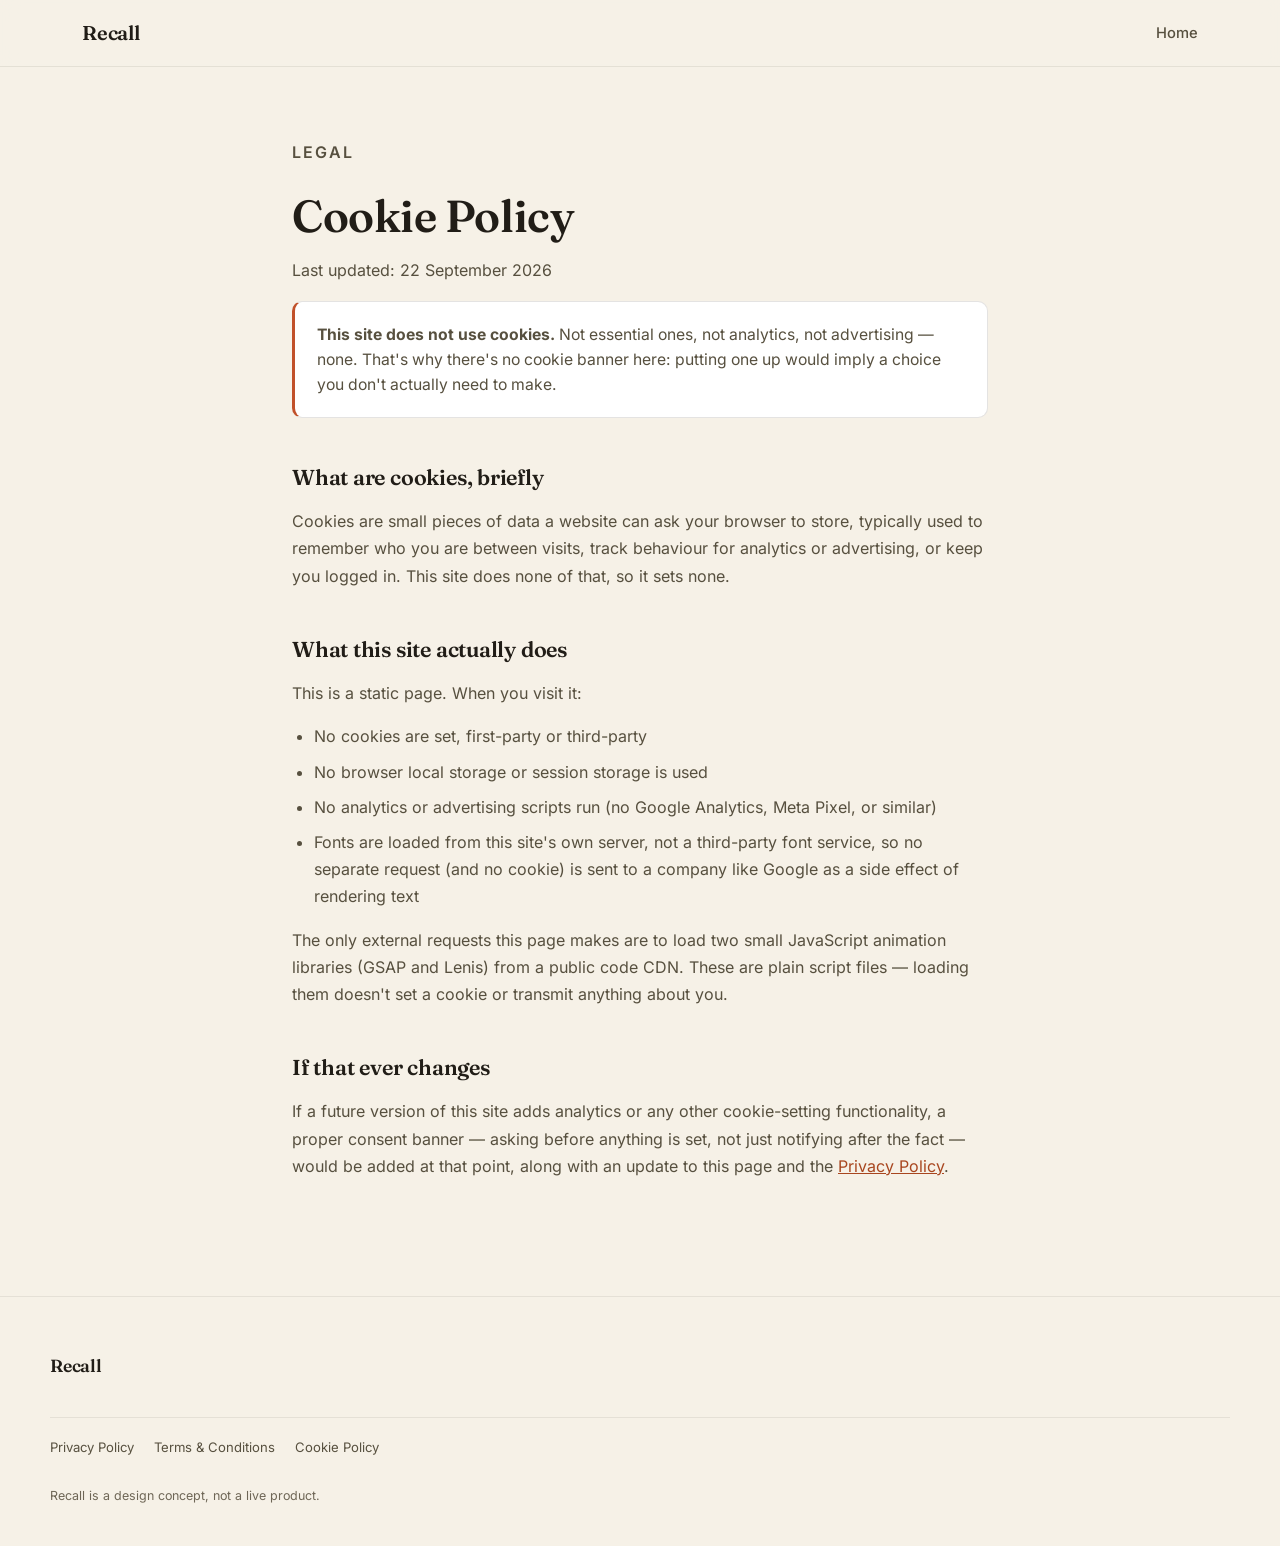
==== cookies.html @ 7a486308 "Add legal pages and fix accessibility/privacy issues Legal/compliance: - Add Privacy Policy, Terms &" ====
<!DOCTYPE html>
<html lang="en">
<head>
<meta charset="UTF-8">
<meta name="viewport" content="width=device-width, initial-scale=1.0">
<title>Cookie Policy — Recall</title>
<meta name="description" content="Cookie Policy for Recall. This site does not use cookies or any form of tracking.">
<link rel="stylesheet" href="css/style.css">
<link rel="icon" href="data:image/svg+xml,<svg xmlns=%22http://www.w3.org/2000/svg%22 viewBox=%220 0 100 100%22><rect width=%22100%22 height=%22100%22 rx=%2222%22 fill=%22%23c1512a%22/><text x=%2250%22 y=%2266%22 font-size=%2258%22 font-family=%22Georgia,serif%22 fill=%22%23f6f1e7%22 text-anchor=%22middle%22>R</text></svg>">
</head>
<body>
<div id="page" style="opacity:1;">

<header class="nav">
  <div class="nav-inner">
    <a href="index.html" class="brand">Recall</a>
    <nav class="nav-links">
      <a href="index.html">Home</a>
    </nav>
  </div>
</header>

<main class="legal-main">
  <div class="legal-content">
    <p class="eyebrow">Legal</p>
    <h1>Cookie Policy</h1>
    <p class="legal-updated">Last updated: 22 September 2026</p>

    <div class="legal-callout">
      <strong>This site does not use cookies.</strong> Not essential ones, not analytics, not
      advertising — none. That's why there's no cookie banner here: putting one up would imply a
      choice you don't actually need to make.
    </div>

    <h2>What are cookies, briefly</h2>
    <p>
      Cookies are small pieces of data a website can ask your browser to store, typically used to
      remember who you are between visits, track behaviour for analytics or advertising, or keep
      you logged in. This site does none of that, so it sets none.
    </p>

    <h2>What this site actually does</h2>
    <p>This is a static page. When you visit it:</p>
    <ul>
      <li>No cookies are set, first-party or third-party</li>
      <li>No browser local storage or session storage is used</li>
      <li>No analytics or advertising scripts run (no Google Analytics, Meta Pixel, or similar)</li>
      <li>Fonts are loaded from this site's own server, not a third-party font service, so no
        separate request (and no cookie) is sent to a company like Google as a side effect of
        rendering text</li>
    </ul>
    <p>
      The only external requests this page makes are to load two small JavaScript animation
      libraries (GSAP and Lenis) from a public code CDN. These are plain script files — loading them
      doesn't set a cookie or transmit anything about you.
    </p>

    <h2>If that ever changes</h2>
    <p>
      If a future version of this site adds analytics or any other cookie-setting functionality, a
      proper consent banner — asking before anything is set, not just notifying after the fact —
      would be added at that point, along with an update to this page and the
      <a href="privacy.html">Privacy Policy</a>.
    </p>
  </div>
</main>

<footer class="footer">
  <div class="footer-inner">
    <span class="brand brand-footer">Recall</span>
    <nav class="footer-legal" aria-label="Legal">
      <a href="privacy.html">Privacy Policy</a>
      <a href="terms.html">Terms &amp; Conditions</a>
      <a href="cookies.html">Cookie Policy</a>
    </nav>
    <p class="footer-disclaimer">Recall is a design concept, not a live product.</p>
  </div>
</footer>

</div>
</body>
</html>
---- css/style.css ----
/* ============ fonts (self-hosted — no third-party request on page load) ============ */
@font-face{
  font-family:'Fraunces';
  font-style:normal;
  font-weight:400 700;
  font-display:swap;
  src:url('../fonts/fraunces.woff2') format('woff2');
}
@font-face{
  font-family:'Inter';
  font-style:normal;
  font-weight:400 700;
  font-display:swap;
  src:url('../fonts/inter.woff2') format('woff2');
}

/* ============ tokens ============ */
:root{
  --cream: #F6F1E7;
  --cream-deep: #EEE6D6;
  --ink: #211D17;
  --ink-soft: #57503F;
  --ink-faint: #6E6656; /* darkened from #8A8171 — original failed WCAG AA (3.4:1) on cream at small sizes */
  --accent: #C1512A;
  --accent-dim: #A8461F;
  --accent-tint: #F0DCCB;
  --line: rgba(33,29,23,0.12);
  --line-soft: rgba(33,29,23,0.08);
  --ease: cubic-bezier(0.22, 1, 0.36, 1);
  --radius: 18px;
  --radius-sm: 10px;
  --maxw: 1180px;
}

*{box-sizing:border-box;}
html{scroll-behavior:auto;}
body{
  margin:0;
  background:var(--cream);
  color:var(--ink);
  font-family:'Inter', -apple-system, BlinkMacSystemFont, sans-serif;
  font-size:16px;
  line-height:1.5;
  -webkit-font-smoothing:antialiased;
  overflow-x:hidden;
}
h1,h2,h3{
  font-family:'Fraunces', Georgia, serif;
  font-weight:600;
  letter-spacing:-0.01em;
  margin:0;
  color:var(--ink);
}
p{margin:0;}
a{color:inherit; text-decoration:none;}
img,svg{display:block; max-width:100%;}

::selection{background:var(--accent); color:var(--cream);}

/* ============ loader ============ */
.loader{
  position:fixed; inset:0; z-index:999;
  background:var(--ink);
  display:flex; flex-direction:column; align-items:center; justify-content:center;
  gap:28px;
}
.loader-mark{
  font-family:'Fraunces', serif;
  font-weight:600;
  font-size:2.2rem;
  color:var(--cream);
  letter-spacing:-0.02em;
}
.loader-count{
  font-family:'Inter', sans-serif;
  font-size:0.85rem;
  color:var(--accent-tint);
  letter-spacing:0.08em;
}

#page{opacity:0;}

/* ============ layout helpers ============ */
.section-head{
  max-width:var(--maxw);
  margin:0 auto;
  padding:0 32px;
}
.eyebrow{
  font-size:0.8rem;
  font-weight:600;
  letter-spacing:0.12em;
  text-transform:uppercase;
  color:var(--accent-dim); /* accent-dim, not accent — accent alone fails WCAG AA (4.17:1) at this size */
  margin-bottom:14px;
}
.section-title{
  font-size:clamp(1.7rem, 3.2vw, 2.6rem);
  line-height:1.15;
  max-width:26ch;
}

/* ============ nav ============ */
.nav{
  position:sticky; top:0; z-index:100;
  background:rgba(246,241,231,0.82);
  backdrop-filter:blur(10px);
  border-bottom:1px solid var(--line-soft);
}
.nav-inner{
  max-width:var(--maxw);
  margin:0 auto;
  padding:18px 32px;
  display:flex; align-items:center; justify-content:space-between;
}
.brand{
  font-family:'Fraunces', serif;
  font-weight:600;
  font-size:1.25rem;
  letter-spacing:-0.01em;
}
.nav-links{display:flex; align-items:center; gap:32px;}
.nav-links a{
  font-size:0.92rem;
  font-weight:500;
  color:var(--ink-soft);
  transition:color 0.25s var(--ease);
}
.nav-links a:hover{color:var(--ink);}
.nav-cta{
  color:var(--accent-dim) !important; /* accent-dim, not accent — accent alone fails WCAG AA at this size */
  display:inline-flex; align-items:center; gap:6px;
}
.nav-cta span{transition:transform 0.25s var(--ease);}
.nav-cta:hover span{transform:translateX(3px);}

/* ============ hero ============ */
.hero{
  max-width:var(--maxw);
  margin:0 auto;
  padding:96px 32px 40px;
  display:grid;
  grid-template-columns:1.05fr 0.95fr;
  gap:56px;
  align-items:center;
}
.hero-title{
  font-size:clamp(2.6rem, 5.4vw, 4.4rem);
  line-height:1.04;
}
.hero-title .line{display:block;}
.hero-sub{
  display:block;
  margin-top:26px;
  font-size:1.12rem;
  line-height:1.6;
  color:var(--ink-soft);
  max-width:46ch;
}
.hero-actions{
  margin-top:36px;
  display:flex; flex-direction:column; align-items:flex-start; gap:12px;
}
.hero-note{
  font-size:0.85rem;
  color:var(--ink-faint);
}

.btn{
  display:inline-flex; align-items:center;
  font-weight:600;
  font-size:0.98rem;
  padding:15px 26px;
  border-radius:999px;
  cursor:default;
  user-select:none;
}
.btn-primary{
  background:var(--ink);
  color:var(--cream);
}
/* No hover state: these pills are not clickable controls (invite-only — no real
   sign-up action exists), so no interactive affordance is implied. */
.btn-large{padding:18px 34px; font-size:1.05rem;}

/* ============ hero device mockup ============ */
.hero-visual{display:flex; justify-content:center;}
.device{
  width:100%;
  max-width:390px;
  background:var(--ink);
  border-radius:26px;
  padding:8px;
  box-shadow:0 30px 60px -20px rgba(33,29,23,0.35), 0 10px 24px -10px rgba(33,29,23,0.25);
}
.device-bar{
  display:flex; gap:6px;
  padding:10px 14px 6px;
}
.dot{width:8px; height:8px; border-radius:50%; background:rgba(246,241,231,0.25);}
.device-body{
  background:var(--cream);
  border-radius:20px;
  padding:22px 20px 24px;
}
.quiz-header{
  display:flex; justify-content:space-between; align-items:center;
  font-size:0.78rem; font-weight:600; color:var(--ink-faint);
  letter-spacing:0.02em;
  margin-bottom:16px;
}
.quiz-timer{
  color:var(--accent);
  background:var(--accent-tint);
  padding:3px 9px;
  border-radius:999px;
}
.quiz-q{
  font-family:'Fraunces', serif;
  font-size:1.18rem;
  line-height:1.35;
  font-weight:500;
  margin-bottom:18px;
}
.quiz-options{display:flex; flex-direction:column; gap:9px; margin-bottom:20px;}
.quiz-opt{
  display:flex; align-items:center; gap:10px;
  padding:11px 13px;
  border-radius:12px;
  border:1px solid var(--line);
  font-size:0.92rem;
  color:var(--ink-soft);
}
.quiz-opt span{
  width:22px; height:22px; border-radius:50%;
  background:var(--cream-deep);
  display:flex; align-items:center; justify-content:center;
  font-size:0.72rem; font-weight:700; color:var(--ink-faint);
  flex-shrink:0;
}
.quiz-opt.is-correct{
  border-color:var(--accent);
  background:var(--accent-tint);
  color:var(--ink);
}
.quiz-opt.is-correct span{background:var(--accent); color:var(--cream);}

.quiz-players{
  display:flex; justify-content:space-between;
  padding-top:16px;
  border-top:1px solid var(--line-soft);
}
.player{
  display:flex; align-items:center; gap:7px;
  font-size:0.78rem; font-weight:600; color:var(--ink-soft);
}
.player b{color:var(--accent); font-weight:700;}
.avatar{
  width:22px; height:22px; border-radius:50%;
  background:var(--c, var(--accent));
  color:#fff;
  font-size:0.7rem; font-weight:700;
  display:flex; align-items:center; justify-content:center;
}
.avatar-ghost{background:var(--cream-deep); color:var(--ink-faint);}

/* ============ marquee strip ============ */
.strip{
  border-top:1px solid var(--line-soft);
  border-bottom:1px solid var(--line-soft);
  padding:20px 0;
  overflow:hidden;
  margin-top:60px;
}
.strip-track{
  display:flex; gap:14px; white-space:nowrap; width:max-content;
  font-family:'Fraunces', serif;
  font-size:1.3rem;
  color:var(--ink-faint);
  animation:marquee 32s linear infinite;
}
.strip-track span:nth-child(odd){color:var(--ink);}
@keyframes marquee{
  from{transform:translateX(0);}
  to{transform:translateX(-50%);}
}

/* ============ features ============ */
.features{padding:120px 0 40px;}
.features .section-head{margin-bottom:76px;}

.feature-row{
  max-width:var(--maxw);
  margin:0 auto;
  padding:0 32px;
  display:grid;
  grid-template-columns:0.85fr 1fr;
  gap:64px;
  align-items:center;
  margin-bottom:110px;
}
.feature-row-rev{grid-template-columns:1fr 0.85fr;}
.feature-row-rev .feature-copy{order:2;}
.feature-row-rev .feature-visual{order:1;}

.feature-num{
  font-family:'Fraunces', serif;
  font-size:0.95rem;
  color:var(--accent-dim);
  font-weight:600;
}
.feature-copy h3{
  font-size:1.9rem;
  margin-top:12px;
  margin-bottom:14px;
}
.feature-copy p{
  color:var(--ink-soft);
  font-size:1.04rem;
  line-height:1.65;
  max-width:42ch;
}

.mock{
  background:#fff;
  border:1px solid var(--line);
  border-radius:var(--radius);
  padding:26px;
  box-shadow:0 24px 48px -24px rgba(33,29,23,0.18);
}

.mock-score .mock-row{
  display:flex; justify-content:space-between; align-items:center;
  padding:11px 0;
  border-bottom:1px solid var(--line-soft);
  font-weight:600;
  font-size:0.95rem;
  position:relative;
}
.mock-score .mock-row:last-child{border-bottom:none;}
.mock-score .mock-row::before{
  content:'';
  position:absolute; left:0; bottom:0;
  height:3px; width:var(--w);
  background:var(--accent-tint);
}
.mock-score .mock-row em{font-style:normal; color:var(--accent);}

.mock-bank{display:flex; flex-direction:column; gap:10px;}
.bank-item{
  display:flex; justify-content:space-between; align-items:center;
  padding:13px 16px;
  border:1px solid var(--line);
  border-radius:var(--radius-sm);
  font-size:0.92rem; font-weight:600;
}
.bank-item span{font-weight:500; color:var(--ink-faint); font-size:0.82rem;}
.bank-item-add{
  color:var(--accent);
  border-style:dashed;
  justify-content:center;
}

.mock-room{text-align:left;}
.room-title{font-weight:700; font-size:1.02rem; margin-bottom:18px;}
.room-avatars{display:flex; gap:-8px; margin-bottom:16px;}
.room-avatars .avatar{
  width:38px; height:38px; font-size:0.9rem;
  margin-right:-10px; border:2px solid #fff;
}
.room-status{
  font-size:0.85rem; color:var(--ink-soft);
  background:var(--cream-deep);
  display:inline-block;
  padding:6px 12px;
  border-radius:999px;
}

.mock-progress{display:flex; flex-direction:column; gap:18px;}
.prog-item span{display:block; font-weight:600; font-size:0.9rem; margin-bottom:8px;}
.prog-item .bar{height:8px; background:var(--cream-deep); border-radius:999px; overflow:hidden;}
.prog-item .bar i{
  display:block; height:100%; width:var(--w);
  background:var(--accent);
  border-radius:999px;
}

/* ============ interactive network ============ */
.network{padding:120px 0 40px;}
.network .section-head{margin-bottom:56px;}
.network-stage{
  max-width:820px;
  margin:0 auto;
  padding:0 32px;
}
.network-stage > svg{
  width:100%;
  height:auto;
  display:block;
  background:#fff;
  border:1px solid var(--line);
  border-radius:var(--radius);
  box-shadow:0 30px 60px -30px rgba(33,29,23,0.2);
}
.network-controls{
  display:flex; align-items:center; justify-content:space-between; gap:16px; flex-wrap:wrap;
  margin-top:18px;
}
.network-hint{font-size:0.85rem; color:var(--ink-faint);}
.network-reset{
  font-family:inherit;
  font-size:0.82rem; font-weight:600; color:var(--accent-dim);
  background:none; border:1px solid var(--accent); border-radius:999px;
  padding:8px 16px; cursor:pointer;
  transition:background 0.25s var(--ease), color 0.25s var(--ease);
}
.network-reset:hover, .network-reset:focus-visible{background:var(--accent); color:#fff;}
.network-reset:focus-visible{outline:2px solid var(--ink); outline-offset:2px;}

.net-edge{ stroke:var(--ink); stroke-opacity:0.16; stroke-width:1.2; fill:none; transition:stroke 0.2s ease, stroke-opacity 0.2s ease, stroke-width 0.2s ease; }
.net-edge.is-lit{ stroke:var(--accent); stroke-opacity:0.85; stroke-width:2; }
.net-edge.is-dim{ stroke-opacity:0.06; }
.net-edge.is-custom{ stroke:var(--accent); stroke-dasharray:4 4; stroke-opacity:0.75; stroke-width:1.6; }

.net-node{ cursor:pointer; }
.net-node circle.dot{ fill:var(--ink-faint); transition:fill 0.2s ease; }
.net-node.is-hub circle.dot{ fill:var(--accent); }
.net-node circle.glow{ fill:var(--accent); opacity:0; transition:opacity 0.3s ease; }
.net-node.is-hub circle.glow{ opacity:0.18; }
.net-node.is-lit circle.dot{ fill:var(--accent); }
.net-node.is-lit circle.glow{ opacity:0.32; }
.net-node.is-dim{ opacity:0.3; transition:opacity 0.2s ease; }
.net-node circle.ring{ opacity:0; fill:none; stroke:var(--accent); stroke-width:2; transition:opacity 0.2s ease; }
.net-node.is-selected circle.dot{ fill:var(--ink); }
.net-node.is-selected circle.ring{ opacity:1; }
.net-node:focus{ outline:none; }
.net-node:focus-visible circle.ring{ opacity:1; stroke:var(--ink); stroke-dasharray:2 2; }

.net-label{
  font-family:'Inter', sans-serif;
  font-size:9px;
  font-weight:600;
  fill:var(--ink-soft);
  paint-order:stroke;
  stroke:#fff;
  stroke-width:3px;
  stroke-linejoin:round;
  opacity:0;
  pointer-events:none;
  transition:opacity 0.25s ease;
}
.net-label.is-hub-label{ font-size:11px; font-weight:700; fill:var(--accent); }
.net-label.is-visible{ opacity:1; }

.net-arrow{ opacity:0; pointer-events:none; transition:opacity 0.2s ease; }
.net-arrow polygon{ fill:var(--accent); }
.net-arrow.is-active{ opacity:0.9; }

/* ============ scroll-driven quiz deck ============ */
.deck{
  padding:140px 32px;
  min-height:100vh;
  display:flex; flex-direction:column; align-items:center; justify-content:center;
  text-align:center;
  background:var(--cream-deep);
  overflow:hidden;
}
.deck-head{max-width:620px; margin-bottom:64px;}
.deck-head .section-title{margin:0 auto;}
.deck-stack{
  position:relative;
  width:100%;
  max-width:900px;
  height:420px;
}
.deck-card{
  position:absolute;
  top:50%; left:50%;
  width:230px; height:300px;
  margin-left:-115px; margin-top:-150px;
  background:#fff;
  border:1px solid var(--line);
  border-radius:18px;
  padding:24px 20px;
  text-align:left;
  box-shadow:0 24px 48px -20px rgba(33,29,23,0.25);
  transform: translate(calc(var(--i) * 6px), calc(var(--i) * -4px)) rotate(calc(var(--i) * -2deg));
}
.deck-card .quiz-q{ margin-bottom:16px; font-size:1.02rem; }
.deck-card-final{
  border-color:var(--accent);
  box-shadow:0 30px 60px -20px rgba(193,81,42,0.35);
}

/* ============ how it works ============ */
.how{padding:60px 0 130px;}
.how .section-head{margin-bottom:64px;}
.steps{
  max-width:var(--maxw);
  margin:0 auto;
  padding:0 32px;
  display:grid;
  grid-template-columns:repeat(3, 1fr);
  gap:32px;
}
.step{
  background:#fff;
  border:1px solid var(--line);
  border-radius:var(--radius);
  padding:32px 28px;
}
.step-num{
  font-family:'Fraunces', serif;
  color:var(--accent-dim);
  font-size:1.1rem;
  font-weight:600;
}
.step h3{font-size:1.3rem; margin:16px 0 10px;}
.step p{color:var(--ink-soft); font-size:0.96rem; line-height:1.6;}

/* ============ access / cta ============ */
.access{
  background:var(--ink);
  padding:120px 32px;
}
.access-inner{
  max-width:680px;
  margin:0 auto;
  text-align:center;
}
.access .eyebrow{color:var(--accent-tint); justify-content:center;}
.access-title{
  color:var(--cream);
  font-size:clamp(1.9rem, 4vw, 2.8rem);
  line-height:1.18;
  margin-bottom:20px;
}
.access-sub{
  color:rgba(246,241,231,0.7);
  font-size:1.05rem;
  line-height:1.65;
  margin-bottom:38px;
}
.access .btn-primary{background:var(--accent-dim); color:var(--cream);}

/* ============ footer ============ */
.footer{padding:56px 32px 40px; border-top:1px solid var(--line-soft);}
.footer-inner{
  max-width:var(--maxw);
  margin:0 auto;
  display:flex; align-items:center; justify-content:space-between; flex-wrap:wrap; gap:18px;
}
.brand-footer{font-size:1.1rem;}
.footer-links{display:flex; gap:26px;}
.footer-links a{font-size:0.9rem; color:var(--ink-soft);}
.footer-links a:hover{color:var(--ink);}
.footer-note{
  width:100%;
  font-size:0.82rem;
  color:var(--ink-faint);
  margin-top:6px;
}
.footer-legal{
  width:100%;
  display:flex; gap:20px; flex-wrap:wrap;
  margin-top:20px;
  padding-top:20px;
  border-top:1px solid var(--line-soft);
}
.footer-legal a{font-size:0.82rem; color:var(--ink-soft);}
.footer-legal a:hover{color:var(--ink);}
.footer-disclaimer{
  width:100%;
  font-size:0.78rem;
  line-height:1.6;
  color:var(--ink-faint);
  margin-top:10px;
  max-width:60ch;
}
.footer-disclaimer a{color:var(--accent-dim); text-decoration:underline;}

/* ============ legal pages ============ */
.legal-main{
  max-width:760px;
  margin:0 auto;
  padding:72px 32px 100px;
}
.legal-content h1{
  font-size:clamp(2rem, 4vw, 2.8rem);
  margin-bottom:8px;
}
.legal-updated{
  font-size:0.85rem;
  color:var(--ink-faint);
  margin-bottom:32px;
}
.legal-callout{
  background:#fff;
  border:1px solid var(--line);
  border-left:3px solid var(--accent);
  border-radius:var(--radius-sm);
  padding:20px 22px;
  font-size:0.98rem;
  line-height:1.6;
  color:var(--ink-soft);
  margin-bottom:40px;
}
.legal-content h2{
  font-size:1.35rem;
  margin-top:44px;
  margin-bottom:14px;
}
.legal-content p{
  font-size:1rem;
  line-height:1.7;
  color:var(--ink-soft);
  margin-bottom:16px;
}
.legal-content ul{
  margin:0 0 16px;
  padding-left:22px;
}
.legal-content li{
  font-size:1rem;
  line-height:1.7;
  color:var(--ink-soft);
  margin-bottom:8px;
}
.legal-content a{
  color:var(--accent-dim);
  text-decoration:underline;
}
.legal-content a:hover{color:var(--accent);}

/* ============ reveal defaults (JS controls animation) ============ */
.reveal-up, .reveal-scale{will-change:transform, opacity;}

/* ============ responsive ============ */
@media (max-width: 900px){
  .hero{grid-template-columns:1fr; padding-top:64px;}
  .hero-visual{order:-1; margin-bottom:12px;}
  .feature-row, .feature-row-rev{grid-template-columns:1fr; gap:32px;}
  .feature-row-rev .feature-copy, .feature-row-rev .feature-visual{order:initial;}
  .steps{grid-template-columns:1fr;}
  .nav-links{gap:18px;}
  .nav-links a:not(.nav-cta){display:none;}
  .deck-card{width:190px; height:260px; margin-left:-95px; margin-top:-130px; padding:20px 16px;}
  .deck-stack{height:340px;}
}

@media (max-width: 560px){
  .hero{padding:56px 20px 24px;}
  .section-head{padding:0 20px;}
  .feature-row{padding:0 20px;}
  .steps{padding:0 20px;}
  .access{padding:80px 20px;}
  .footer{padding:40px 20px 28px;}
  .network-stage{padding:0 20px;}
  .deck{padding:90px 20px;}
  .deck-card{width:160px; height:230px; margin-left:-80px; margin-top:-115px; padding:16px 14px;}
  .deck-card .quiz-q{font-size:0.88rem; margin-bottom:10px;}
  .deck-stack{height:290px;}
}
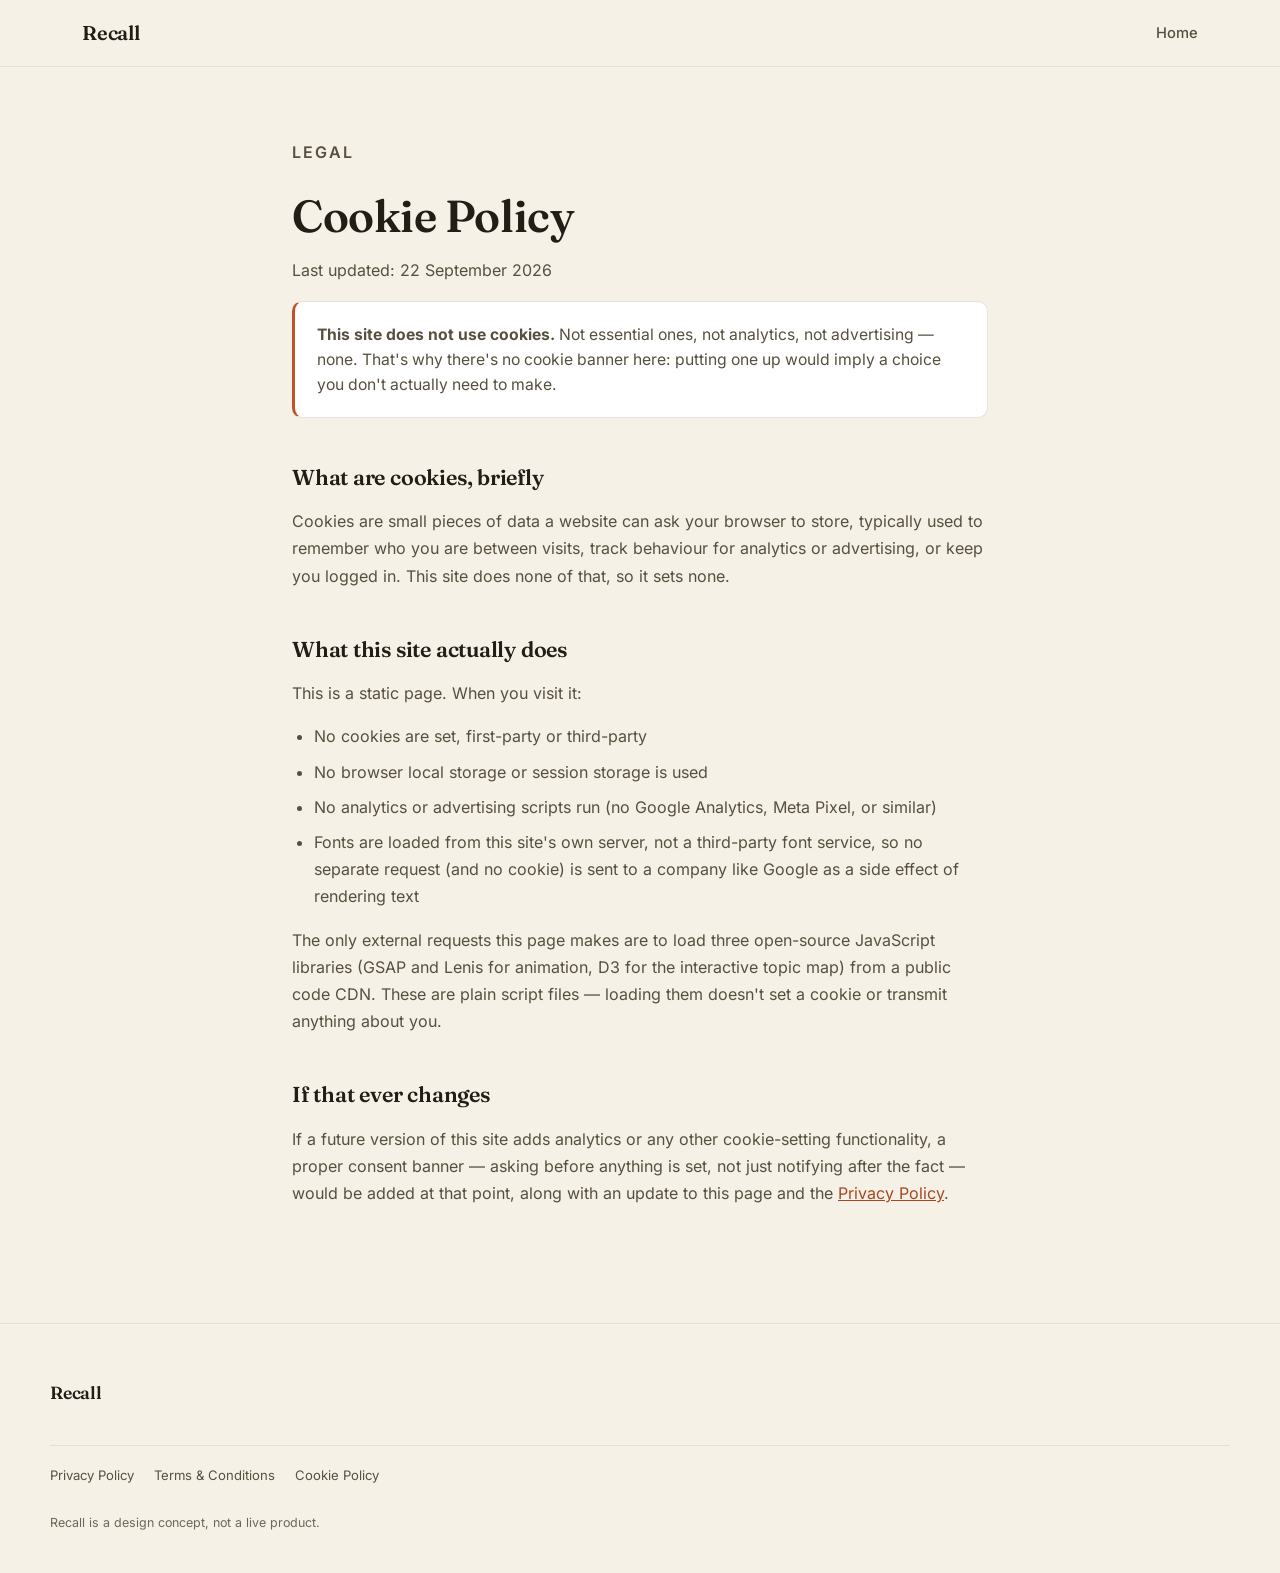
==== commit 1c00a023: "Replace network demo with force-directed drill-down topic graph Swap the hand-placed hub-and-spoke S" ====
--- a/cookies.html
+++ b/cookies.html
@@ -50,9 +50,9 @@
         rendering text</li>
     </ul>
     <p>
-      The only external requests this page makes are to load two small JavaScript animation
-      libraries (GSAP and Lenis) from a public code CDN. These are plain script files — loading them
-      doesn't set a cookie or transmit anything about you.
+      The only external requests this page makes are to load three open-source JavaScript libraries
+      (GSAP and Lenis for animation, D3 for the interactive topic map) from a public code CDN. These
+      are plain script files — loading them doesn't set a cookie or transmit anything about you.
     </p>
 
     <h2>If that ever changes</h2>
--- a/css/style.css
+++ b/css/style.css
@@ -389,72 +389,125 @@
 .network{padding:120px 0 40px;}
 .network .section-head{margin-bottom:56px;}
 .network-stage{
-  max-width:820px;
+  max-width:880px;
   margin:0 auto;
   padding:0 32px;
 }
-.network-stage > svg{
+.network-frame{position:relative;}
+.network-frame > svg{
   width:100%;
-  height:auto;
+  height:clamp(400px, 64vh, 560px);
   display:block;
   background:#fff;
   border:1px solid var(--line);
   border-radius:var(--radius);
   box-shadow:0 30px 60px -30px rgba(33,29,23,0.2);
-}
+  cursor:grab;
+  touch-action:pan-x pan-y;
+  -webkit-user-select:none; user-select:none;
+}
+.network-frame > svg:active{cursor:grabbing;}
+.network-stage.is-unavailable .network-frame{display:none;}
+.network-stage.is-unavailable .network-actions{display:none;}
+
+.network-zoom{
+  position:absolute; right:12px; bottom:12px;
+  display:flex; gap:6px;
+}
+.network-zoom-btn{
+  font-family:inherit;
+  min-width:36px; height:36px;
+  padding:0 10px;
+  font-size:1.05rem; font-weight:600; line-height:1;
+  color:var(--ink-soft);
+  background:rgba(255,255,255,0.92);
+  border:1px solid var(--line);
+  border-radius:999px;
+  cursor:pointer;
+  transition:background 0.2s var(--ease), color 0.2s var(--ease), border-color 0.2s var(--ease);
+}
+.network-zoom-fit{font-size:0.8rem;}
+.network-zoom-btn:hover{border-color:var(--ink-faint); color:var(--ink);}
+.network-zoom-btn:focus-visible{outline:2px solid var(--ink); outline-offset:2px;}
+
 .network-controls{
   display:flex; align-items:center; justify-content:space-between; gap:16px; flex-wrap:wrap;
   margin-top:18px;
 }
-.network-hint{font-size:0.85rem; color:var(--ink-faint);}
-.network-reset{
+.network-hint{font-size:0.85rem; color:var(--ink-faint); max-width:52ch;}
+.network-actions{display:flex; gap:10px; flex-wrap:wrap;}
+.network-btn{
   font-family:inherit;
   font-size:0.82rem; font-weight:600; color:var(--accent-dim);
   background:none; border:1px solid var(--accent); border-radius:999px;
   padding:8px 16px; cursor:pointer;
   transition:background 0.25s var(--ease), color 0.25s var(--ease);
 }
-.network-reset:hover, .network-reset:focus-visible{background:var(--accent); color:#fff;}
-.network-reset:focus-visible{outline:2px solid var(--ink); outline-offset:2px;}
-
-.net-edge{ stroke:var(--ink); stroke-opacity:0.16; stroke-width:1.2; fill:none; transition:stroke 0.2s ease, stroke-opacity 0.2s ease, stroke-width 0.2s ease; }
-.net-edge.is-lit{ stroke:var(--accent); stroke-opacity:0.85; stroke-width:2; }
-.net-edge.is-dim{ stroke-opacity:0.06; }
-.net-edge.is-custom{ stroke:var(--accent); stroke-dasharray:4 4; stroke-opacity:0.75; stroke-width:1.6; }
-
-.net-node{ cursor:pointer; }
+/* accent-dim fill (not accent) so white text keeps WCAG AA contrast */
+.network-btn:hover, .network-btn:focus-visible, .network-btn[aria-pressed="true"]{background:var(--accent-dim); border-color:var(--accent-dim); color:#fff;}
+.network-btn:focus-visible{outline:2px solid var(--ink); outline-offset:2px;}
+
+.sr-only{
+  position:absolute; width:1px; height:1px; padding:0; margin:-1px;
+  overflow:hidden; clip:rect(0 0 0 0); white-space:nowrap; border:0;
+}
+
+/* Edges */
+.net-edge{ stroke:var(--ink); stroke-opacity:0.2; stroke-width:1.3; fill:none; transition:stroke 0.2s ease, stroke-opacity 0.2s ease, stroke-width 0.2s ease; }
+.net-edge.is-lit{ stroke:var(--accent); stroke-opacity:0.9; stroke-width:2; stroke-dasharray:7 4; animation:net-flow 0.7s linear infinite; }
+.net-edge.is-lit.is-reverse{ animation-direction:reverse; }
+.net-edge.is-dim{ stroke-opacity:0.07; }
+.net-edge.is-custom{ stroke:var(--accent); stroke-dasharray:4 4; stroke-opacity:0.8; stroke-width:1.6; }
+.net-edge.is-custom.is-dim{ stroke-opacity:0.25; }
+@keyframes net-flow{ from{stroke-dashoffset:11;} to{stroke-dashoffset:0;} }
+
+/* Nodes */
+.net-node{ cursor:pointer; transition:opacity 0.2s ease; }
+.net-node circle.hit{ fill:transparent; }
 .net-node circle.dot{ fill:var(--ink-faint); transition:fill 0.2s ease; }
-.net-node.is-hub circle.dot{ fill:var(--accent); }
-.net-node circle.glow{ fill:var(--accent); opacity:0; transition:opacity 0.3s ease; }
-.net-node.is-hub circle.glow{ opacity:0.18; }
+.net-node.is-root circle.dot{ fill:var(--ink); }
+.net-node.is-course circle.dot{ fill:var(--accent); }
+.net-node.is-open.is-topic circle.dot{ fill:var(--ink-soft); }
+.net-node circle.glow{ fill:var(--accent); opacity:0; transition:opacity 0.3s ease; pointer-events:none; }
+.net-node.is-course circle.glow{ opacity:0.18; }
 .net-node.is-lit circle.dot{ fill:var(--accent); }
-.net-node.is-lit circle.glow{ opacity:0.32; }
-.net-node.is-dim{ opacity:0.3; transition:opacity 0.2s ease; }
-.net-node circle.ring{ opacity:0; fill:none; stroke:var(--accent); stroke-width:2; transition:opacity 0.2s ease; }
+.net-node.is-root.is-lit circle.dot{ fill:var(--ink); }
+.net-node.is-lit circle.glow{ opacity:0.3; }
+.net-node.is-dim{ opacity:0.35; }
+/* dashed ring = "there's more inside" */
+.net-node circle.more{ opacity:0; fill:none; stroke:var(--accent-dim); stroke-width:1.4; stroke-dasharray:2.5 2.5; transition:opacity 0.2s ease; pointer-events:none; }
+.net-node.has-more circle.more{ opacity:1; }
+.net-node circle.ring{ opacity:0; fill:none; stroke:var(--accent); stroke-width:2; transition:opacity 0.2s ease; pointer-events:none; }
 .net-node.is-selected circle.dot{ fill:var(--ink); }
 .net-node.is-selected circle.ring{ opacity:1; }
+.net-node.is-selected circle.more{ opacity:0; }
 .net-node:focus{ outline:none; }
 .net-node:focus-visible circle.ring{ opacity:1; stroke:var(--ink); stroke-dasharray:2 2; }
-
+.net-node:focus-visible circle.more{ opacity:0; }
+
+.network-stage.is-linking .network-frame > svg{ cursor:crosshair; }
+
+/* Labels — font size is divided by zoom (--u, set in JS) so they stay readable */
 .net-label{
   font-family:'Inter', sans-serif;
-  font-size:9px;
+  font-size:calc(10.5px * var(--u, 1));
   font-weight:600;
   fill:var(--ink-soft);
   paint-order:stroke;
   stroke:#fff;
-  stroke-width:3px;
+  stroke-width:calc(3px * var(--u, 1));
   stroke-linejoin:round;
-  opacity:0;
   pointer-events:none;
-  transition:opacity 0.25s ease;
-}
-.net-label.is-hub-label{ font-size:11px; font-weight:700; fill:var(--accent); }
-.net-label.is-visible{ opacity:1; }
-
-.net-arrow{ opacity:0; pointer-events:none; transition:opacity 0.2s ease; }
-.net-arrow polygon{ fill:var(--accent); }
-.net-arrow.is-active{ opacity:0.9; }
+}
+.net-node.is-leaf .net-label{ font-weight:500; }
+.net-node.is-course .net-label{ font-size:calc(12px * var(--u, 1)); font-weight:700; fill:var(--accent-dim); }
+.net-node.is-root .net-label{ font-size:calc(12.5px * var(--u, 1)); font-weight:700; fill:var(--ink); }
+.net-node.is-lit .net-label{ fill:var(--ink); }
+.net-node.is-course.is-lit .net-label{ fill:var(--accent-dim); }
+
+@media (prefers-reduced-motion: reduce){
+  .net-edge.is-lit{ animation:none; }
+}
 
 /* ============ scroll-driven quiz deck ============ */
 .deck{
